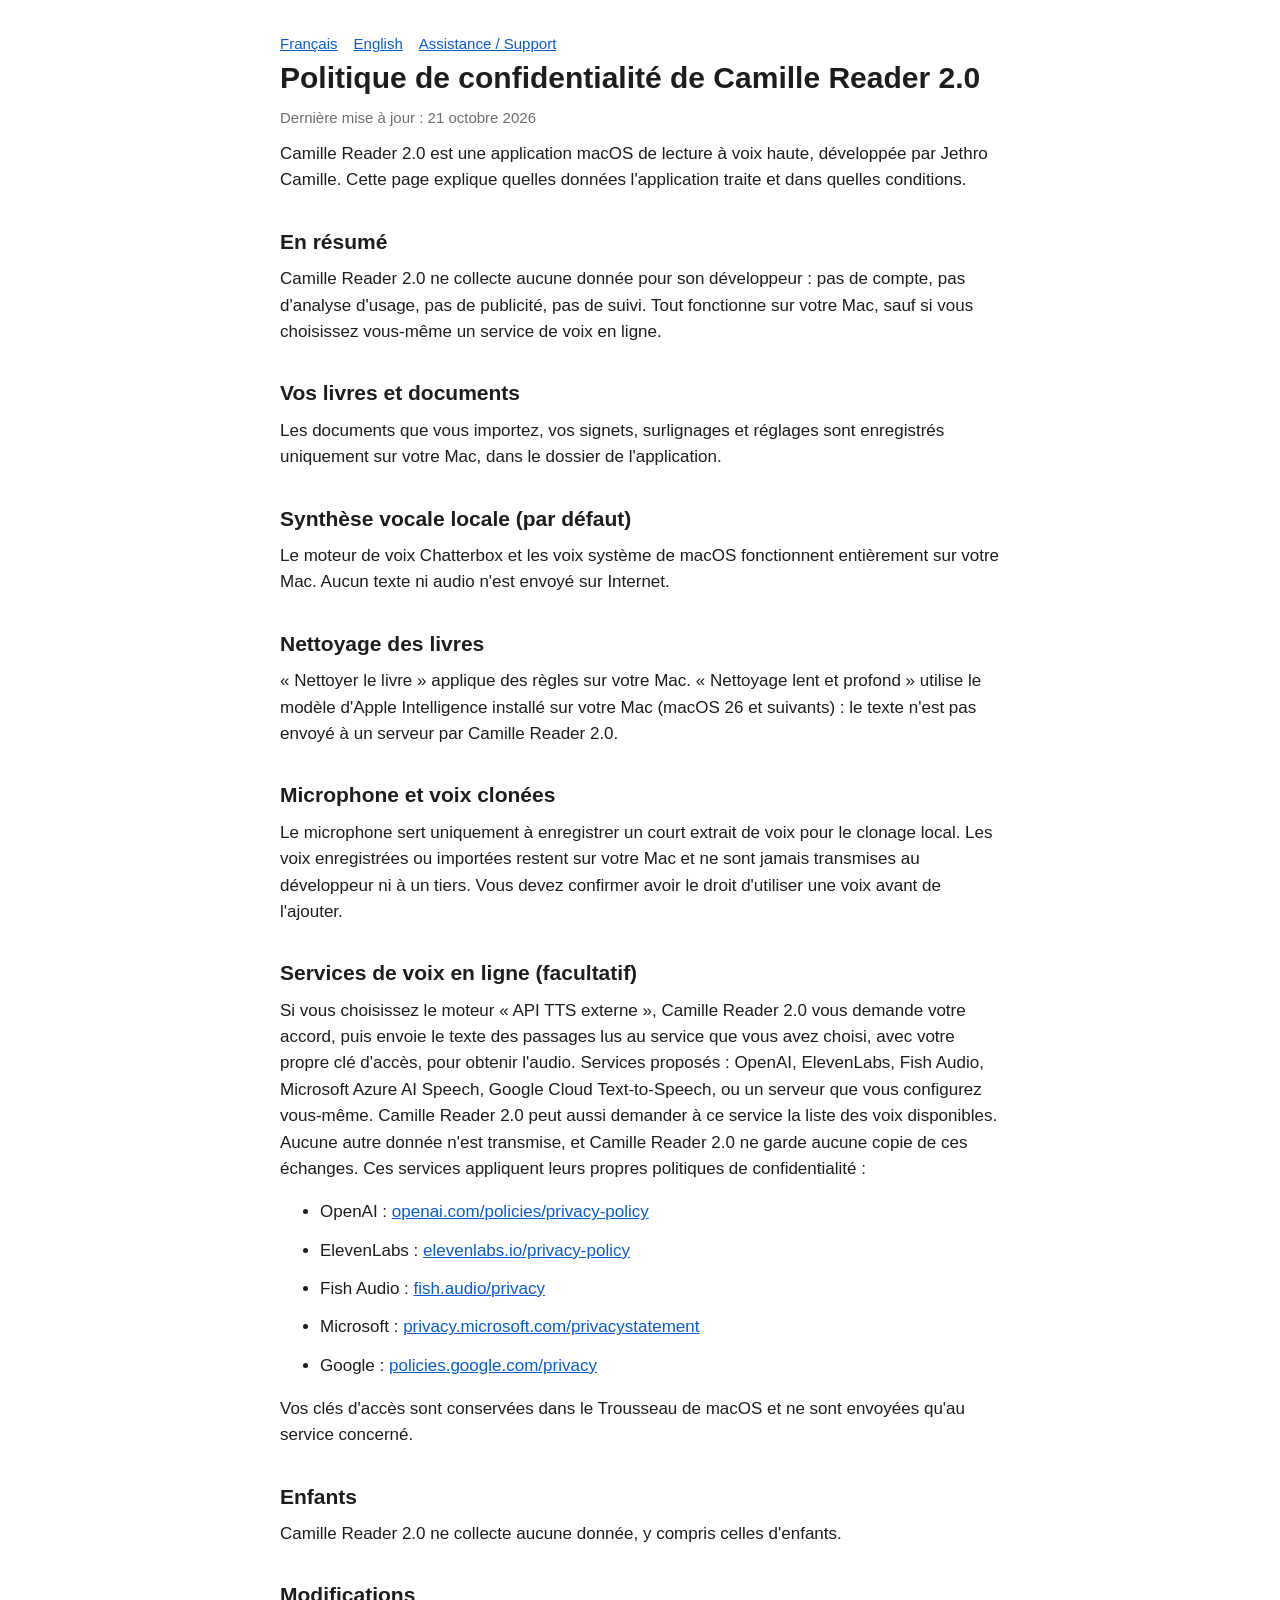
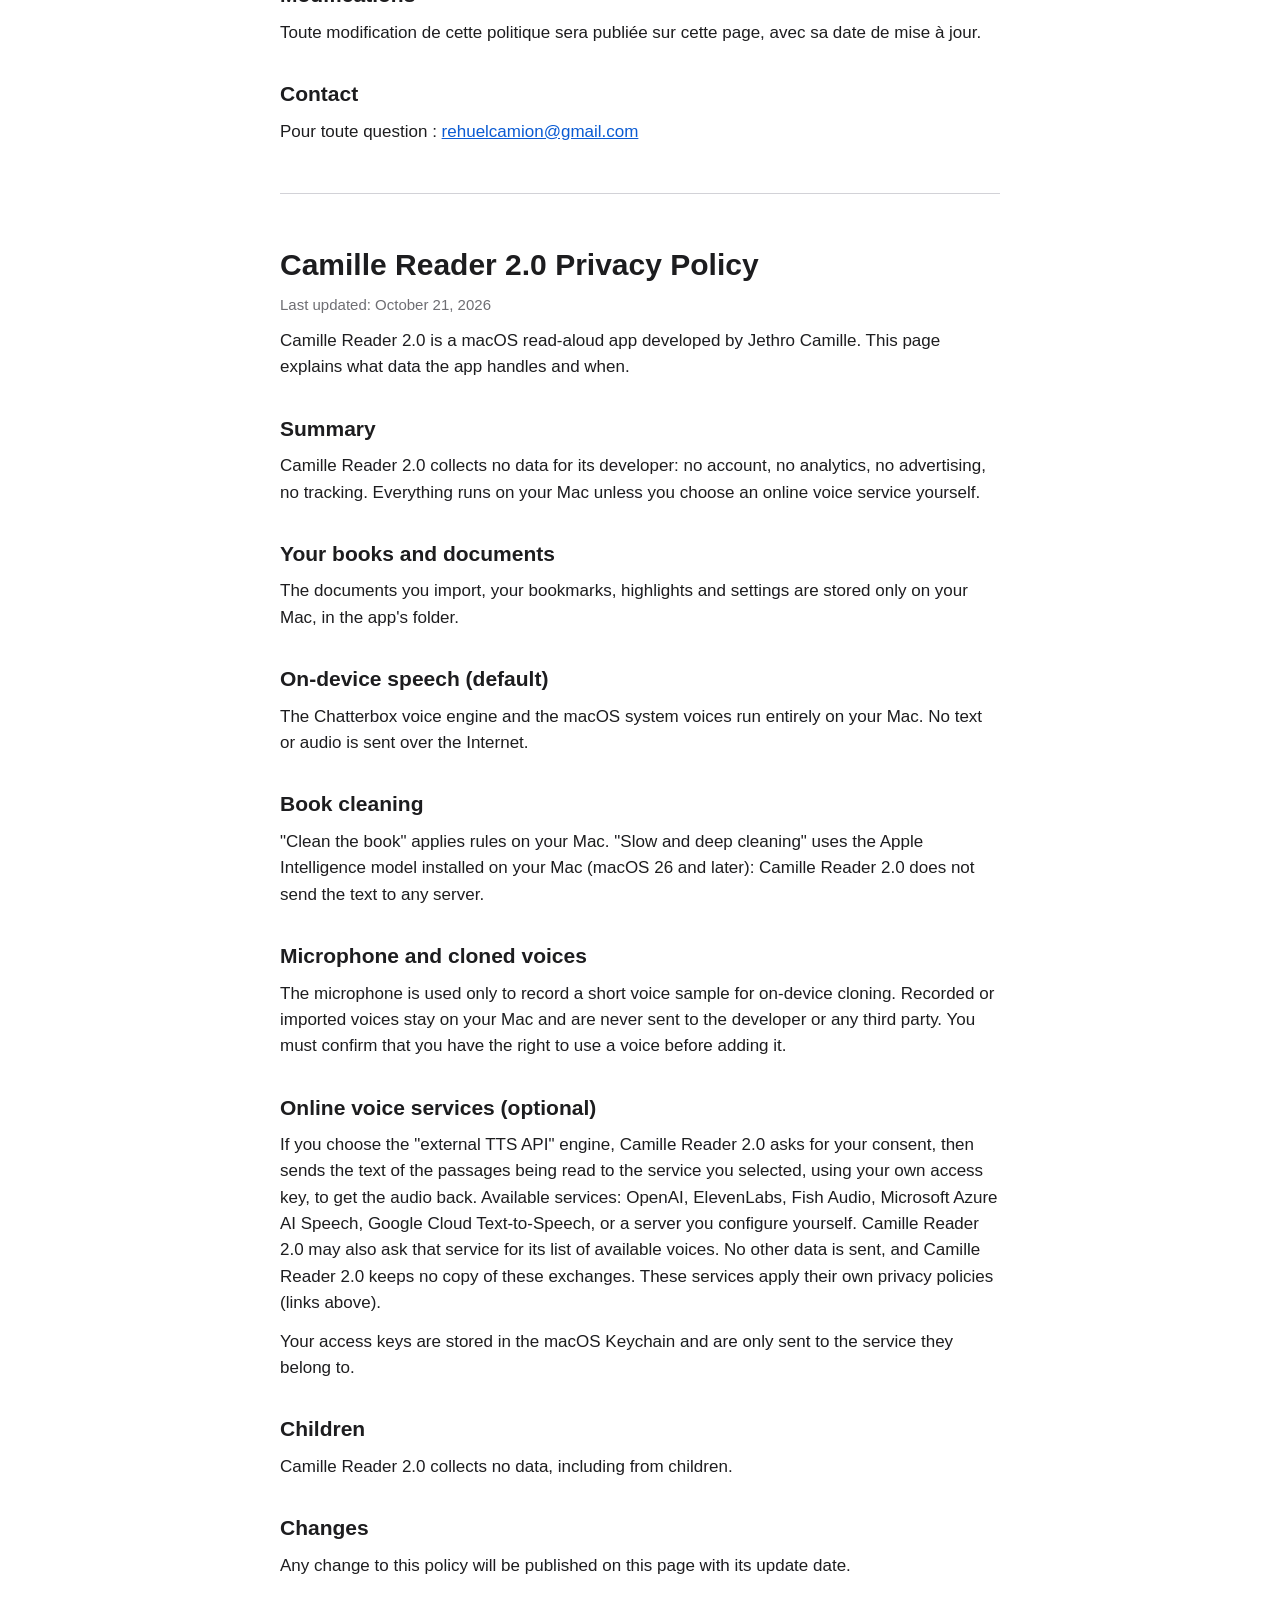
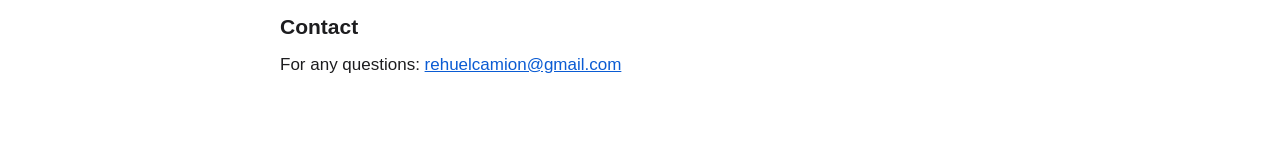
==== cr2-privacy.html @ 3f6a0fe8 "Add privacy policy and support pages for Camille Reader 2.0" ====
<!doctype html>
<html lang="fr">
<head>
<meta charset="utf-8">
<meta name="viewport" content="width=device-width, initial-scale=1">
<title>Camille Reader 2.0 – Politique de confidentialité / Privacy Policy</title>
<style>
  :root { --bg: #ffffff; --fg: #1d1d1f; --muted: #6e6e73; --rule: #d2d2d7; --accent: #0a5bd3; }
  @media (prefers-color-scheme: dark) { :root { --bg: #161618; --fg: #f5f5f7; --muted: #a1a1a6; --rule: #3a3a3c; --accent: #6aa8ff; } }
  body { background: var(--bg); color: var(--fg); font: 17px/1.55 -apple-system, BlinkMacSystemFont, "Segoe UI", Helvetica, Arial, sans-serif; margin: 0; padding: 32px 16px 64px; }
  main { max-width: 720px; margin: 0 auto; }
  h1 { font-size: 30px; margin: 0 0 4px; }
  h2 { font-size: 21px; margin: 32px 0 8px; }
  p, li { margin: 0 0 12px; }
  .muted { color: var(--muted); font-size: 15px; }
  hr { border: 0; border-top: 1px solid var(--rule); margin: 48px 0; }
  a { color: var(--accent); }
  nav a { margin-right: 16px; }
</style>
</head>
<body>
<main>
<nav class="muted"><a href="#fr">Français</a><a href="#en">English</a><a href="cr2-support.html">Assistance / Support</a></nav>

<section id="fr" lang="fr">
<h1>Politique de confidentialité de Camille Reader 2.0</h1>
<p class="muted">Dernière mise à jour : 21 octobre 2026</p>

<p>Camille Reader 2.0 est une application macOS de lecture à voix haute, développée par Jethro Camille. Cette page explique quelles données l'application traite et dans quelles conditions.</p>

<h2>En résumé</h2>
<p>Camille Reader 2.0 ne collecte aucune donnée pour son développeur : pas de compte, pas d'analyse d'usage, pas de publicité, pas de suivi. Tout fonctionne sur votre Mac, sauf si vous choisissez vous-même un service de voix en ligne.</p>

<h2>Vos livres et documents</h2>
<p>Les documents que vous importez, vos signets, surlignages et réglages sont enregistrés uniquement sur votre Mac, dans le dossier de l'application.</p>

<h2>Synthèse vocale locale (par défaut)</h2>
<p>Le moteur de voix Chatterbox et les voix système de macOS fonctionnent entièrement sur votre Mac. Aucun texte ni audio n'est envoyé sur Internet.</p>

<h2>Nettoyage des livres</h2>
<p>« Nettoyer le livre » applique des règles sur votre Mac. « Nettoyage lent et profond » utilise le modèle d'Apple Intelligence installé sur votre Mac (macOS 26 et suivants) : le texte n'est pas envoyé à un serveur par Camille Reader 2.0.</p>

<h2>Microphone et voix clonées</h2>
<p>Le microphone sert uniquement à enregistrer un court extrait de voix pour le clonage local. Les voix enregistrées ou importées restent sur votre Mac et ne sont jamais transmises au développeur ni à un tiers. Vous devez confirmer avoir le droit d'utiliser une voix avant de l'ajouter.</p>

<h2>Services de voix en ligne (facultatif)</h2>
<p>Si vous choisissez le moteur « API TTS externe », Camille Reader 2.0 vous demande votre accord, puis envoie le texte des passages lus au service que vous avez choisi, avec votre propre clé d'accès, pour obtenir l'audio. Services proposés : OpenAI, ElevenLabs, Fish Audio, Microsoft Azure AI Speech, Google Cloud Text-to-Speech, ou un serveur que vous configurez vous-même. Camille Reader 2.0 peut aussi demander à ce service la liste des voix disponibles. Aucune autre donnée n'est transmise, et Camille Reader 2.0 ne garde aucune copie de ces échanges. Ces services appliquent leurs propres politiques de confidentialité :</p>
<ul>
  <li>OpenAI : <a href="https://openai.com/policies/privacy-policy">openai.com/policies/privacy-policy</a></li>
  <li>ElevenLabs : <a href="https://elevenlabs.io/privacy-policy">elevenlabs.io/privacy-policy</a></li>
  <li>Fish Audio : <a href="https://fish.audio/privacy/">fish.audio/privacy</a></li>
  <li>Microsoft : <a href="https://privacy.microsoft.com/privacystatement">privacy.microsoft.com/privacystatement</a></li>
  <li>Google : <a href="https://policies.google.com/privacy">policies.google.com/privacy</a></li>
</ul>
<p>Vos clés d'accès sont conservées dans le Trousseau de macOS et ne sont envoyées qu'au service concerné.</p>

<h2>Enfants</h2>
<p>Camille Reader 2.0 ne collecte aucune donnée, y compris celles d'enfants.</p>

<h2>Modifications</h2>
<p>Toute modification de cette politique sera publiée sur cette page, avec sa date de mise à jour.</p>

<h2>Contact</h2>
<p>Pour toute question : <a href="mailto:rehuelcamion@gmail.com">rehuelcamion@gmail.com</a></p>
</section>

<hr>

<section id="en" lang="en">
<h1>Camille Reader 2.0 Privacy Policy</h1>
<p class="muted">Last updated: October 21, 2026</p>

<p>Camille Reader 2.0 is a macOS read-aloud app developed by Jethro Camille. This page explains what data the app handles and when.</p>

<h2>Summary</h2>
<p>Camille Reader 2.0 collects no data for its developer: no account, no analytics, no advertising, no tracking. Everything runs on your Mac unless you choose an online voice service yourself.</p>

<h2>Your books and documents</h2>
<p>The documents you import, your bookmarks, highlights and settings are stored only on your Mac, in the app's folder.</p>

<h2>On-device speech (default)</h2>
<p>The Chatterbox voice engine and the macOS system voices run entirely on your Mac. No text or audio is sent over the Internet.</p>

<h2>Book cleaning</h2>
<p>"Clean the book" applies rules on your Mac. "Slow and deep cleaning" uses the Apple Intelligence model installed on your Mac (macOS 26 and later): Camille Reader 2.0 does not send the text to any server.</p>

<h2>Microphone and cloned voices</h2>
<p>The microphone is used only to record a short voice sample for on-device cloning. Recorded or imported voices stay on your Mac and are never sent to the developer or any third party. You must confirm that you have the right to use a voice before adding it.</p>

<h2>Online voice services (optional)</h2>
<p>If you choose the "external TTS API" engine, Camille Reader 2.0 asks for your consent, then sends the text of the passages being read to the service you selected, using your own access key, to get the audio back. Available services: OpenAI, ElevenLabs, Fish Audio, Microsoft Azure AI Speech, Google Cloud Text-to-Speech, or a server you configure yourself. Camille Reader 2.0 may also ask that service for its list of available voices. No other data is sent, and Camille Reader 2.0 keeps no copy of these exchanges. These services apply their own privacy policies (links above).</p>
<p>Your access keys are stored in the macOS Keychain and are only sent to the service they belong to.</p>

<h2>Children</h2>
<p>Camille Reader 2.0 collects no data, including from children.</p>

<h2>Changes</h2>
<p>Any change to this policy will be published on this page with its update date.</p>

<h2>Contact</h2>
<p>For any questions: <a href="mailto:rehuelcamion@gmail.com">rehuelcamion@gmail.com</a></p>
</section>
</main>
</body>
</html>
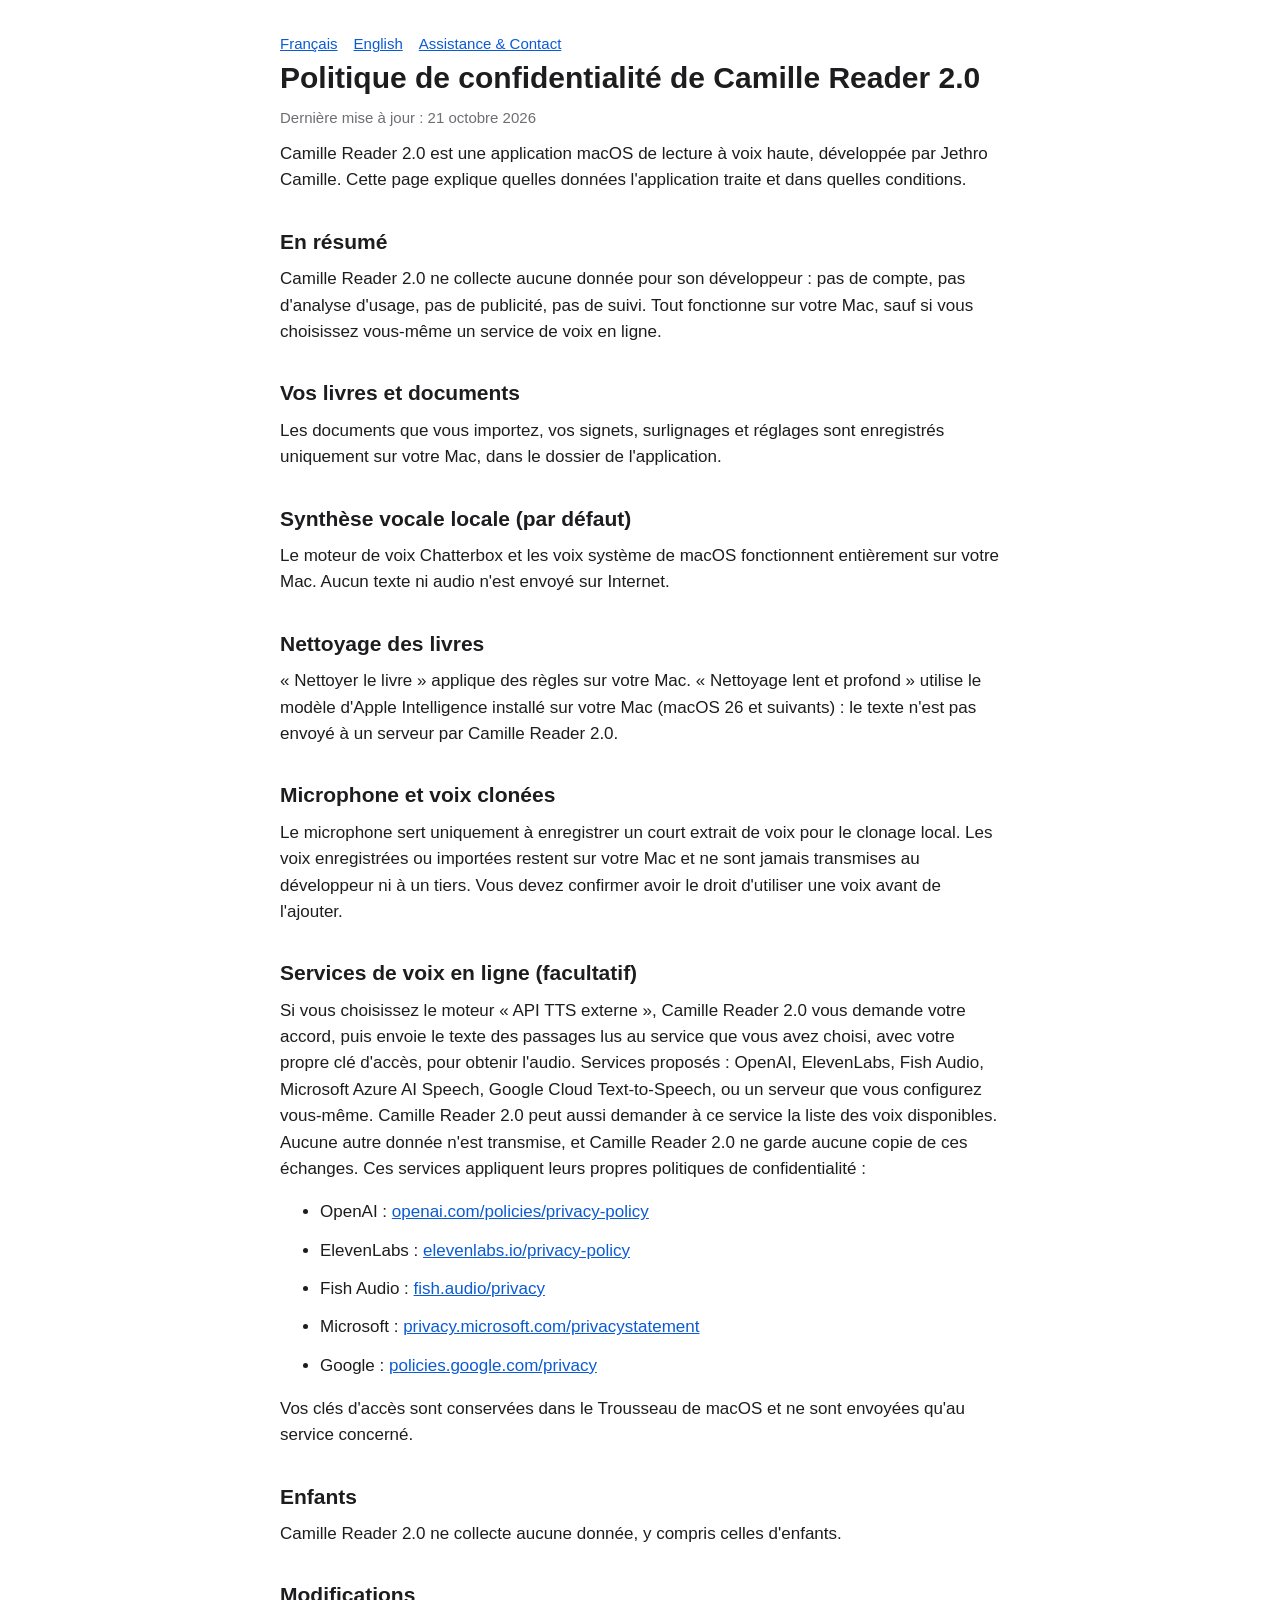
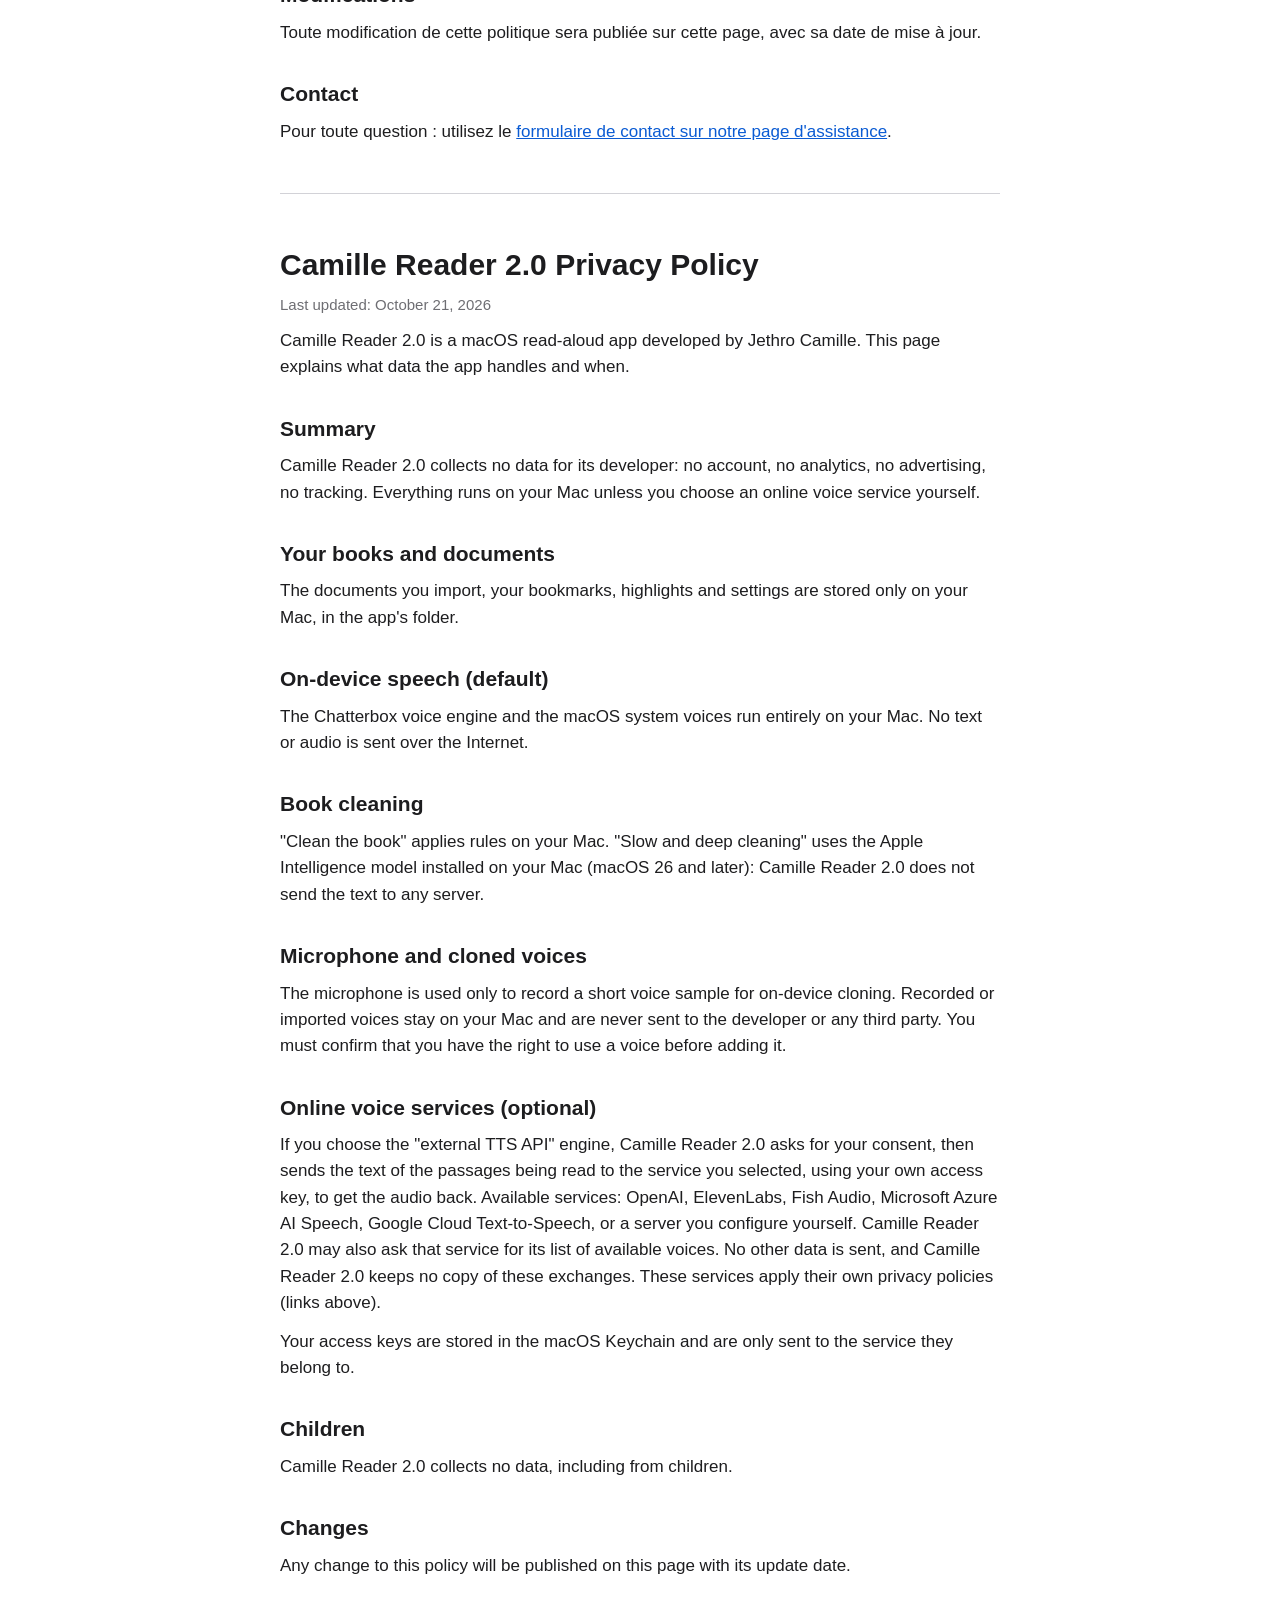
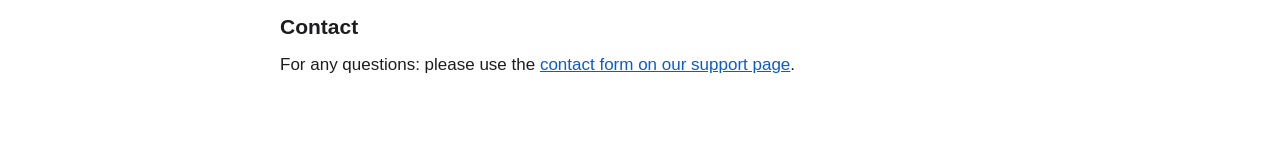
==== commit f6921413: "Replace email with clean native contact form and remove all email occurrences" ====
--- a/cr2-privacy.html
+++ b/cr2-privacy.html
@@ -20,7 +20,7 @@
 </head>
 <body>
 <main>
-<nav class="muted"><a href="#fr">Français</a><a href="#en">English</a><a href="cr2-support.html">Assistance / Support</a></nav>
+<nav class="muted"><a href="#fr">Français</a><a href="#en">English</a><a href="cr2-support.html">Assistance & Contact</a></nav>
 
 <section id="fr" lang="fr">
 <h1>Politique de confidentialité de Camille Reader 2.0</h1>
@@ -61,7 +61,7 @@
 <p>Toute modification de cette politique sera publiée sur cette page, avec sa date de mise à jour.</p>
 
 <h2>Contact</h2>
-<p>Pour toute question : <a href="mailto:rehuelcamion@gmail.com">rehuelcamion@gmail.com</a></p>
+<p>Pour toute question : utilisez le <a href="cr2-support.html">formulaire de contact sur notre page d'assistance</a>.</p>
 </section>
 
 <hr>
@@ -98,7 +98,7 @@
 <p>Any change to this policy will be published on this page with its update date.</p>
 
 <h2>Contact</h2>
-<p>For any questions: <a href="mailto:rehuelcamion@gmail.com">rehuelcamion@gmail.com</a></p>
+<p>For any questions: please use the <a href="cr2-support.html">contact form on our support page</a>.</p>
 </section>
 </main>
 </body>
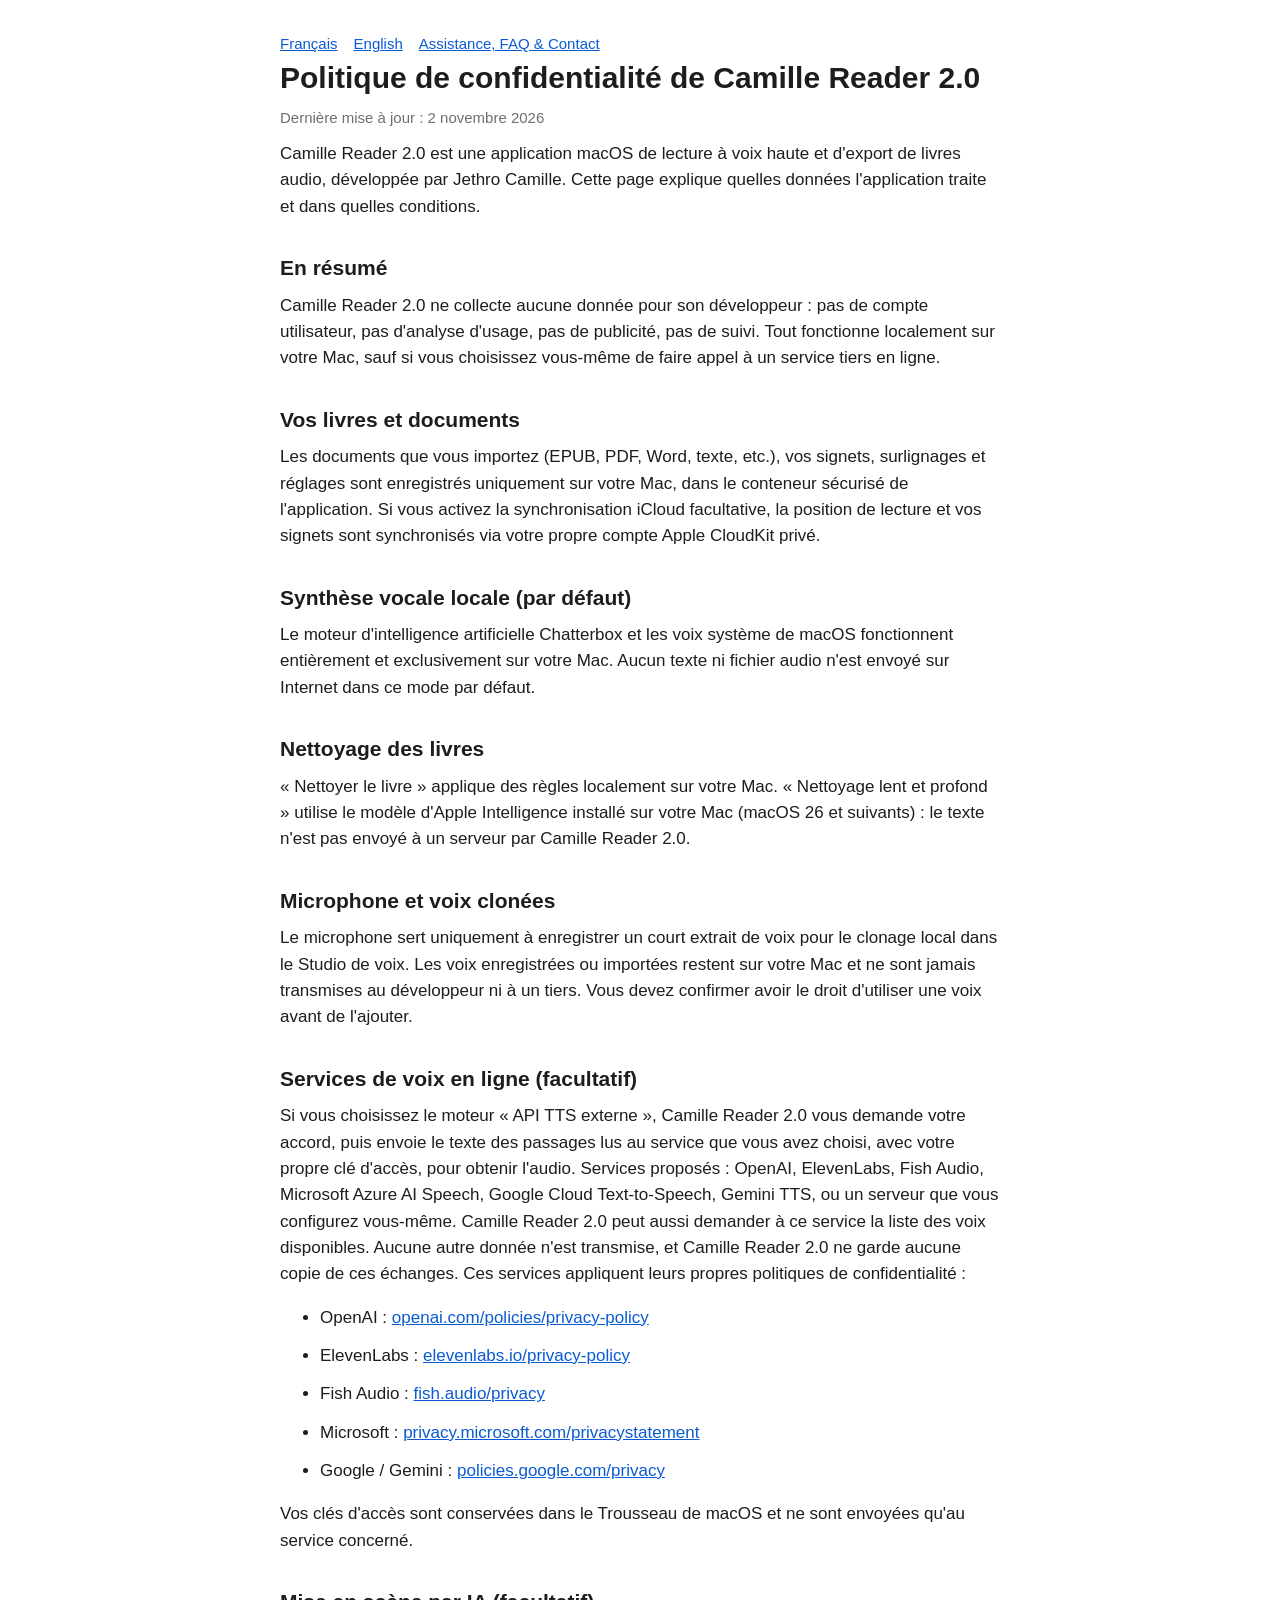
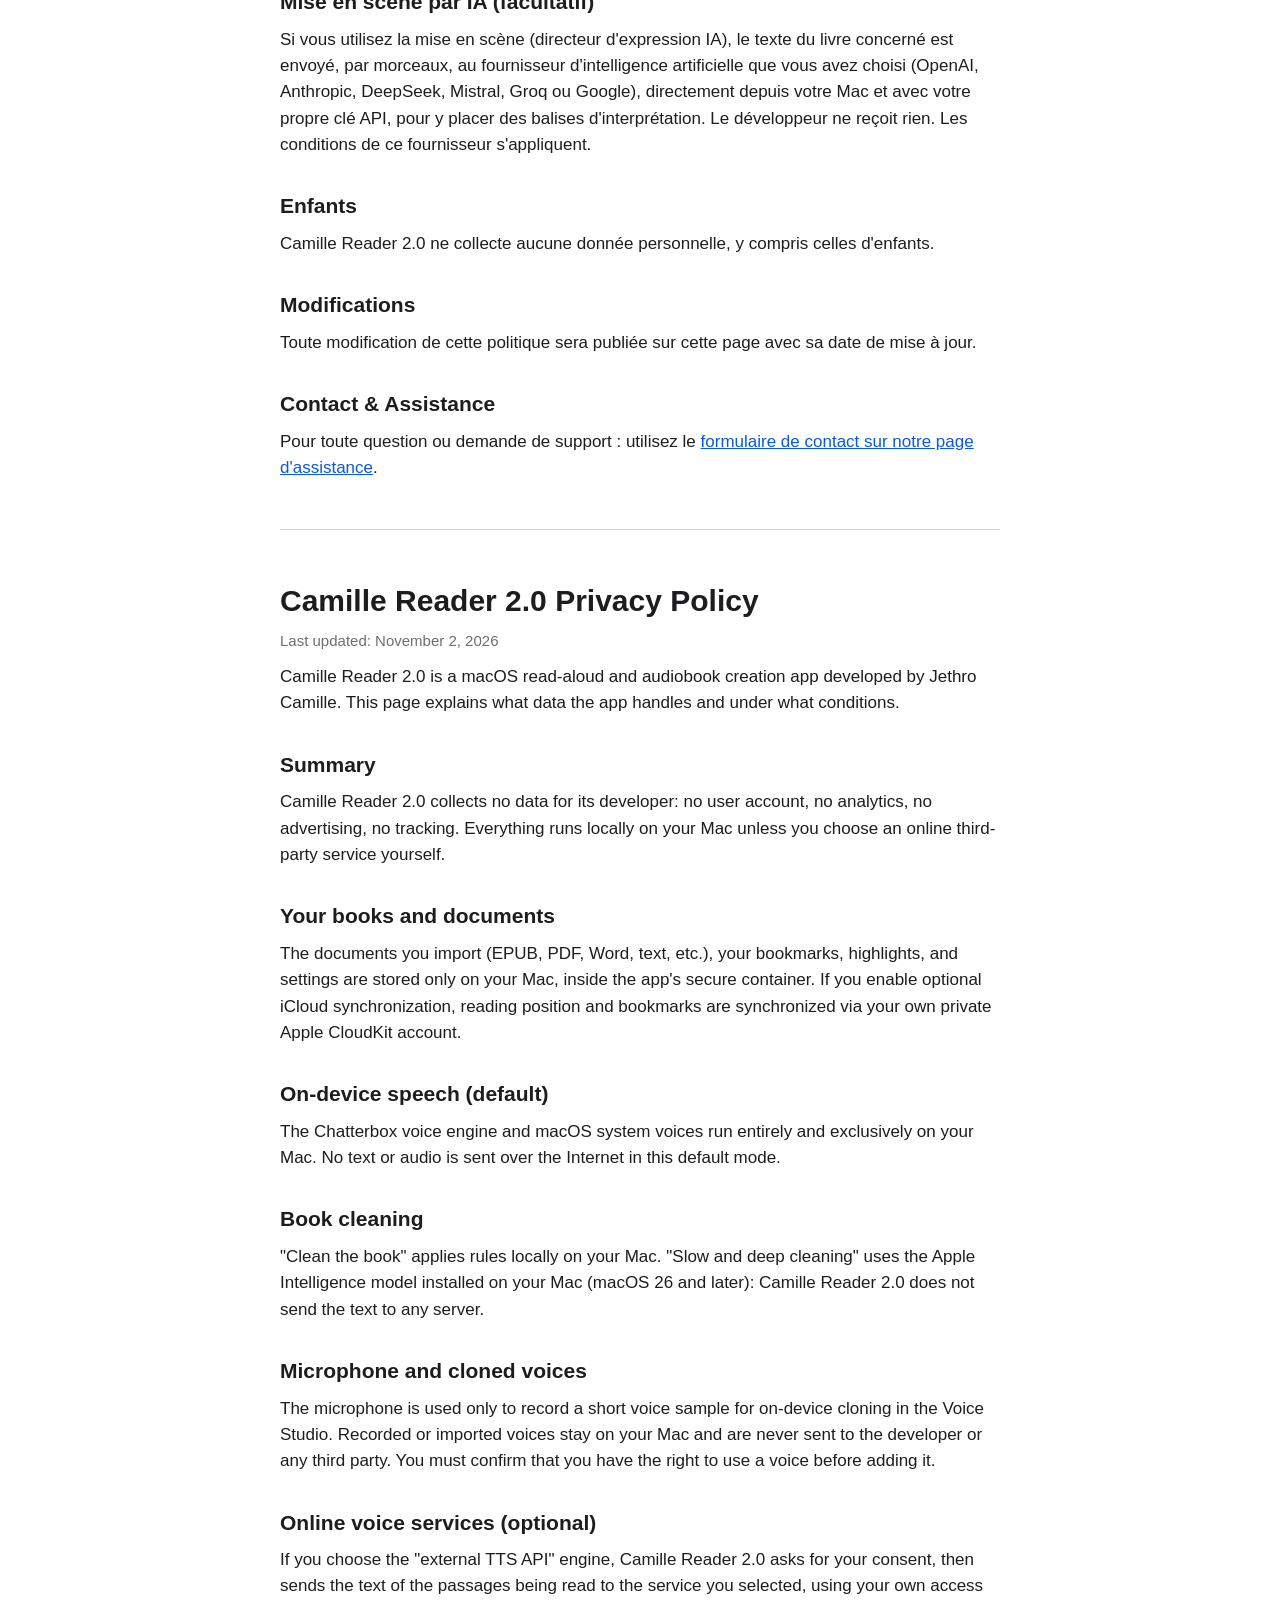
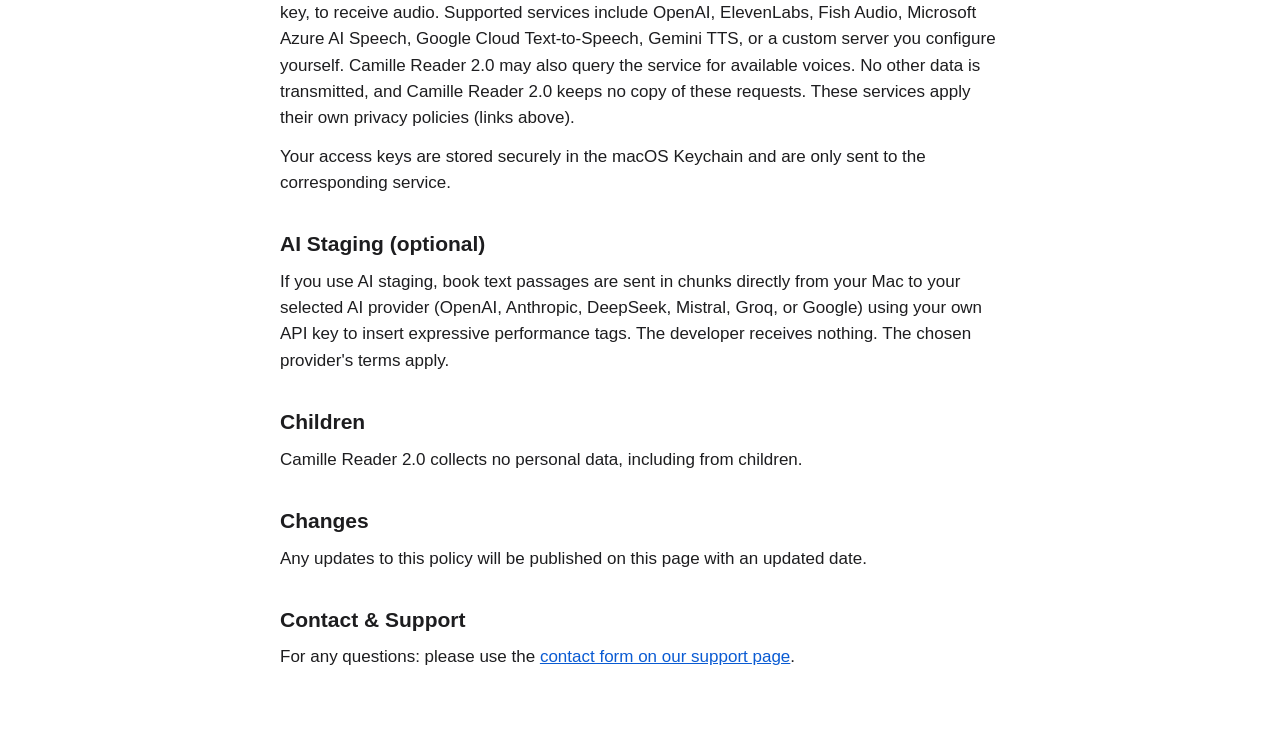
==== commit 3f9a0500: "Update Support page with complete FAQ (M1/M2 M4B export, export duration, generative AI hallucinatio" ====
--- a/cr2-privacy.html
+++ b/cr2-privacy.html
@@ -20,84 +20,90 @@
 </head>
 <body>
 <main>
-<nav class="muted"><a href="#fr">Français</a><a href="#en">English</a><a href="cr2-support.html">Assistance & Contact</a></nav>
+<nav class="muted"><a href="#fr">Français</a><a href="#en">English</a><a href="cr2-support.html">Assistance, FAQ & Contact</a></nav>
 
 <section id="fr" lang="fr">
 <h1>Politique de confidentialité de Camille Reader 2.0</h1>
-<p class="muted">Dernière mise à jour : 21 octobre 2026</p>
+<p class="muted">Dernière mise à jour : 2 novembre 2026</p>
 
-<p>Camille Reader 2.0 est une application macOS de lecture à voix haute, développée par Jethro Camille. Cette page explique quelles données l'application traite et dans quelles conditions.</p>
+<p>Camille Reader 2.0 est une application macOS de lecture à voix haute et d'export de livres audio, développée par Jethro Camille. Cette page explique quelles données l'application traite et dans quelles conditions.</p>
 
 <h2>En résumé</h2>
-<p>Camille Reader 2.0 ne collecte aucune donnée pour son développeur : pas de compte, pas d'analyse d'usage, pas de publicité, pas de suivi. Tout fonctionne sur votre Mac, sauf si vous choisissez vous-même un service de voix en ligne.</p>
+<p>Camille Reader 2.0 ne collecte aucune donnée pour son développeur : pas de compte utilisateur, pas d'analyse d'usage, pas de publicité, pas de suivi. Tout fonctionne localement sur votre Mac, sauf si vous choisissez vous-même de faire appel à un service tiers en ligne.</p>
 
 <h2>Vos livres et documents</h2>
-<p>Les documents que vous importez, vos signets, surlignages et réglages sont enregistrés uniquement sur votre Mac, dans le dossier de l'application.</p>
+<p>Les documents que vous importez (EPUB, PDF, Word, texte, etc.), vos signets, surlignages et réglages sont enregistrés uniquement sur votre Mac, dans le conteneur sécurisé de l'application. Si vous activez la synchronisation iCloud facultative, la position de lecture et vos signets sont synchronisés via votre propre compte Apple CloudKit privé.</p>
 
 <h2>Synthèse vocale locale (par défaut)</h2>
-<p>Le moteur de voix Chatterbox et les voix système de macOS fonctionnent entièrement sur votre Mac. Aucun texte ni audio n'est envoyé sur Internet.</p>
+<p>Le moteur d'intelligence artificielle Chatterbox et les voix système de macOS fonctionnent entièrement et exclusivement sur votre Mac. Aucun texte ni fichier audio n'est envoyé sur Internet dans ce mode par défaut.</p>
 
 <h2>Nettoyage des livres</h2>
-<p>« Nettoyer le livre » applique des règles sur votre Mac. « Nettoyage lent et profond » utilise le modèle d'Apple Intelligence installé sur votre Mac (macOS 26 et suivants) : le texte n'est pas envoyé à un serveur par Camille Reader 2.0.</p>
+<p>« Nettoyer le livre » applique des règles localement sur votre Mac. « Nettoyage lent et profond » utilise le modèle d'Apple Intelligence installé sur votre Mac (macOS 26 et suivants) : le texte n'est pas envoyé à un serveur par Camille Reader 2.0.</p>
 
 <h2>Microphone et voix clonées</h2>
-<p>Le microphone sert uniquement à enregistrer un court extrait de voix pour le clonage local. Les voix enregistrées ou importées restent sur votre Mac et ne sont jamais transmises au développeur ni à un tiers. Vous devez confirmer avoir le droit d'utiliser une voix avant de l'ajouter.</p>
+<p>Le microphone sert uniquement à enregistrer un court extrait de voix pour le clonage local dans le Studio de voix. Les voix enregistrées ou importées restent sur votre Mac et ne sont jamais transmises au développeur ni à un tiers. Vous devez confirmer avoir le droit d'utiliser une voix avant de l'ajouter.</p>
 
 <h2>Services de voix en ligne (facultatif)</h2>
-<p>Si vous choisissez le moteur « API TTS externe », Camille Reader 2.0 vous demande votre accord, puis envoie le texte des passages lus au service que vous avez choisi, avec votre propre clé d'accès, pour obtenir l'audio. Services proposés : OpenAI, ElevenLabs, Fish Audio, Microsoft Azure AI Speech, Google Cloud Text-to-Speech, ou un serveur que vous configurez vous-même. Camille Reader 2.0 peut aussi demander à ce service la liste des voix disponibles. Aucune autre donnée n'est transmise, et Camille Reader 2.0 ne garde aucune copie de ces échanges. Ces services appliquent leurs propres politiques de confidentialité :</p>
+<p>Si vous choisissez le moteur « API TTS externe », Camille Reader 2.0 vous demande votre accord, puis envoie le texte des passages lus au service que vous avez choisi, avec votre propre clé d'accès, pour obtenir l'audio. Services proposés : OpenAI, ElevenLabs, Fish Audio, Microsoft Azure AI Speech, Google Cloud Text-to-Speech, Gemini TTS, ou un serveur que vous configurez vous-même. Camille Reader 2.0 peut aussi demander à ce service la liste des voix disponibles. Aucune autre donnée n'est transmise, et Camille Reader 2.0 ne garde aucune copie de ces échanges. Ces services appliquent leurs propres politiques de confidentialité :</p>
 <ul>
   <li>OpenAI : <a href="https://openai.com/policies/privacy-policy">openai.com/policies/privacy-policy</a></li>
   <li>ElevenLabs : <a href="https://elevenlabs.io/privacy-policy">elevenlabs.io/privacy-policy</a></li>
   <li>Fish Audio : <a href="https://fish.audio/privacy/">fish.audio/privacy</a></li>
   <li>Microsoft : <a href="https://privacy.microsoft.com/privacystatement">privacy.microsoft.com/privacystatement</a></li>
-  <li>Google : <a href="https://policies.google.com/privacy">policies.google.com/privacy</a></li>
+  <li>Google / Gemini : <a href="https://policies.google.com/privacy">policies.google.com/privacy</a></li>
 </ul>
 <p>Vos clés d'accès sont conservées dans le Trousseau de macOS et ne sont envoyées qu'au service concerné.</p>
 
+<h2>Mise en scène par IA (facultatif)</h2>
+<p>Si vous utilisez la mise en scène (directeur d'expression IA), le texte du livre concerné est envoyé, par morceaux, au fournisseur d'intelligence artificielle que vous avez choisi (OpenAI, Anthropic, DeepSeek, Mistral, Groq ou Google), directement depuis votre Mac et avec votre propre clé API, pour y placer des balises d'interprétation. Le développeur ne reçoit rien. Les conditions de ce fournisseur s'appliquent.</p>
+
 <h2>Enfants</h2>
-<p>Camille Reader 2.0 ne collecte aucune donnée, y compris celles d'enfants.</p>
+<p>Camille Reader 2.0 ne collecte aucune donnée personnelle, y compris celles d'enfants.</p>
 
 <h2>Modifications</h2>
-<p>Toute modification de cette politique sera publiée sur cette page, avec sa date de mise à jour.</p>
+<p>Toute modification de cette politique sera publiée sur cette page avec sa date de mise à jour.</p>
 
-<h2>Contact</h2>
-<p>Pour toute question : utilisez le <a href="cr2-support.html">formulaire de contact sur notre page d'assistance</a>.</p>
+<h2>Contact & Assistance</h2>
+<p>Pour toute question ou demande de support : utilisez le <a href="cr2-support.html">formulaire de contact sur notre page d'assistance</a>.</p>
 </section>
 
 <hr>
 
 <section id="en" lang="en">
 <h1>Camille Reader 2.0 Privacy Policy</h1>
-<p class="muted">Last updated: October 21, 2026</p>
+<p class="muted">Last updated: November 2, 2026</p>
 
-<p>Camille Reader 2.0 is a macOS read-aloud app developed by Jethro Camille. This page explains what data the app handles and when.</p>
+<p>Camille Reader 2.0 is a macOS read-aloud and audiobook creation app developed by Jethro Camille. This page explains what data the app handles and under what conditions.</p>
 
 <h2>Summary</h2>
-<p>Camille Reader 2.0 collects no data for its developer: no account, no analytics, no advertising, no tracking. Everything runs on your Mac unless you choose an online voice service yourself.</p>
+<p>Camille Reader 2.0 collects no data for its developer: no user account, no analytics, no advertising, no tracking. Everything runs locally on your Mac unless you choose an online third-party service yourself.</p>
 
 <h2>Your books and documents</h2>
-<p>The documents you import, your bookmarks, highlights and settings are stored only on your Mac, in the app's folder.</p>
+<p>The documents you import (EPUB, PDF, Word, text, etc.), your bookmarks, highlights, and settings are stored only on your Mac, inside the app's secure container. If you enable optional iCloud synchronization, reading position and bookmarks are synchronized via your own private Apple CloudKit account.</p>
 
 <h2>On-device speech (default)</h2>
-<p>The Chatterbox voice engine and the macOS system voices run entirely on your Mac. No text or audio is sent over the Internet.</p>
+<p>The Chatterbox voice engine and macOS system voices run entirely and exclusively on your Mac. No text or audio is sent over the Internet in this default mode.</p>
 
 <h2>Book cleaning</h2>
-<p>"Clean the book" applies rules on your Mac. "Slow and deep cleaning" uses the Apple Intelligence model installed on your Mac (macOS 26 and later): Camille Reader 2.0 does not send the text to any server.</p>
+<p>"Clean the book" applies rules locally on your Mac. "Slow and deep cleaning" uses the Apple Intelligence model installed on your Mac (macOS 26 and later): Camille Reader 2.0 does not send the text to any server.</p>
 
 <h2>Microphone and cloned voices</h2>
-<p>The microphone is used only to record a short voice sample for on-device cloning. Recorded or imported voices stay on your Mac and are never sent to the developer or any third party. You must confirm that you have the right to use a voice before adding it.</p>
+<p>The microphone is used only to record a short voice sample for on-device cloning in the Voice Studio. Recorded or imported voices stay on your Mac and are never sent to the developer or any third party. You must confirm that you have the right to use a voice before adding it.</p>
 
 <h2>Online voice services (optional)</h2>
-<p>If you choose the "external TTS API" engine, Camille Reader 2.0 asks for your consent, then sends the text of the passages being read to the service you selected, using your own access key, to get the audio back. Available services: OpenAI, ElevenLabs, Fish Audio, Microsoft Azure AI Speech, Google Cloud Text-to-Speech, or a server you configure yourself. Camille Reader 2.0 may also ask that service for its list of available voices. No other data is sent, and Camille Reader 2.0 keeps no copy of these exchanges. These services apply their own privacy policies (links above).</p>
-<p>Your access keys are stored in the macOS Keychain and are only sent to the service they belong to.</p>
+<p>If you choose the "external TTS API" engine, Camille Reader 2.0 asks for your consent, then sends the text of the passages being read to the service you selected, using your own access key, to receive audio. Supported services include OpenAI, ElevenLabs, Fish Audio, Microsoft Azure AI Speech, Google Cloud Text-to-Speech, Gemini TTS, or a custom server you configure yourself. Camille Reader 2.0 may also query the service for available voices. No other data is transmitted, and Camille Reader 2.0 keeps no copy of these requests. These services apply their own privacy policies (links above).</p>
+<p>Your access keys are stored securely in the macOS Keychain and are only sent to the corresponding service.</p>
+
+<h2>AI Staging (optional)</h2>
+<p>If you use AI staging, book text passages are sent in chunks directly from your Mac to your selected AI provider (OpenAI, Anthropic, DeepSeek, Mistral, Groq, or Google) using your own API key to insert expressive performance tags. The developer receives nothing. The chosen provider's terms apply.</p>
 
 <h2>Children</h2>
-<p>Camille Reader 2.0 collects no data, including from children.</p>
+<p>Camille Reader 2.0 collects no personal data, including from children.</p>
 
 <h2>Changes</h2>
-<p>Any change to this policy will be published on this page with its update date.</p>
+<p>Any updates to this policy will be published on this page with an updated date.</p>
 
-<h2>Contact</h2>
+<h2>Contact & Support</h2>
 <p>For any questions: please use the <a href="cr2-support.html">contact form on our support page</a>.</p>
 </section>
 </main>
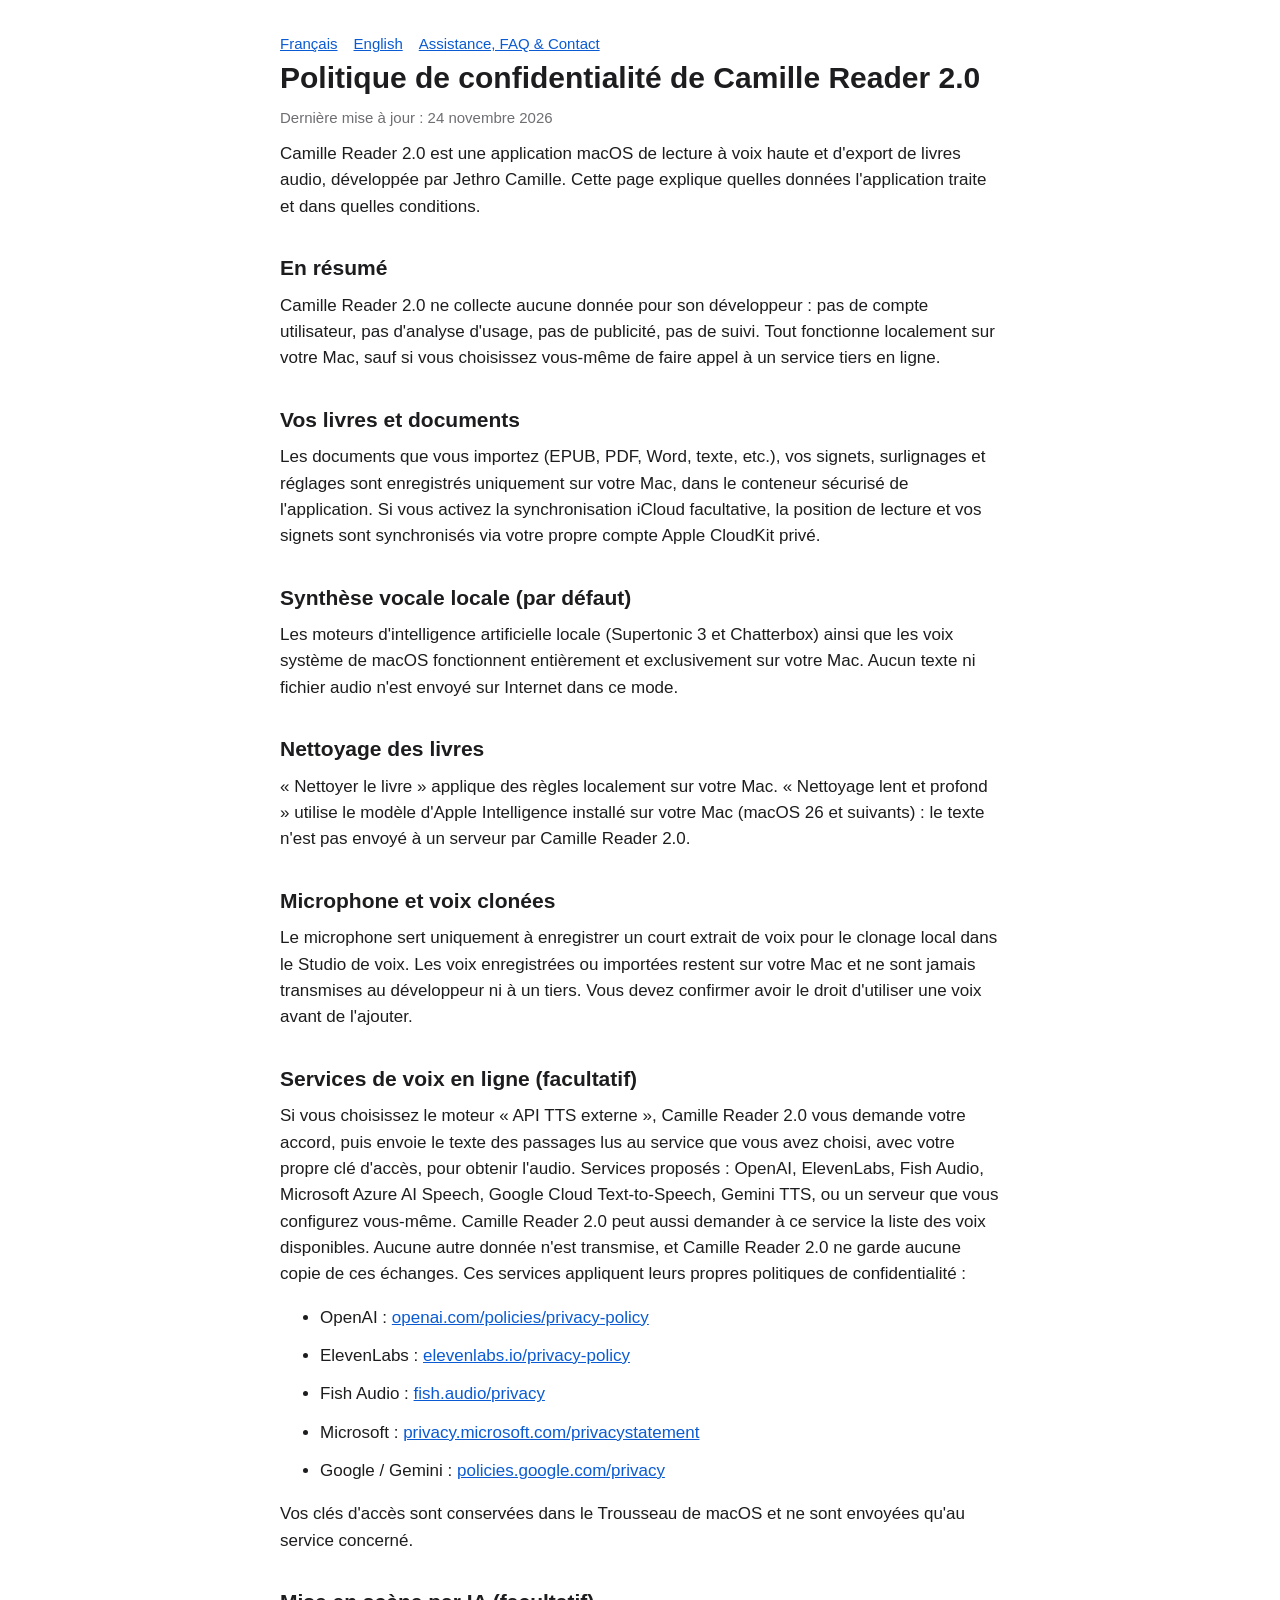
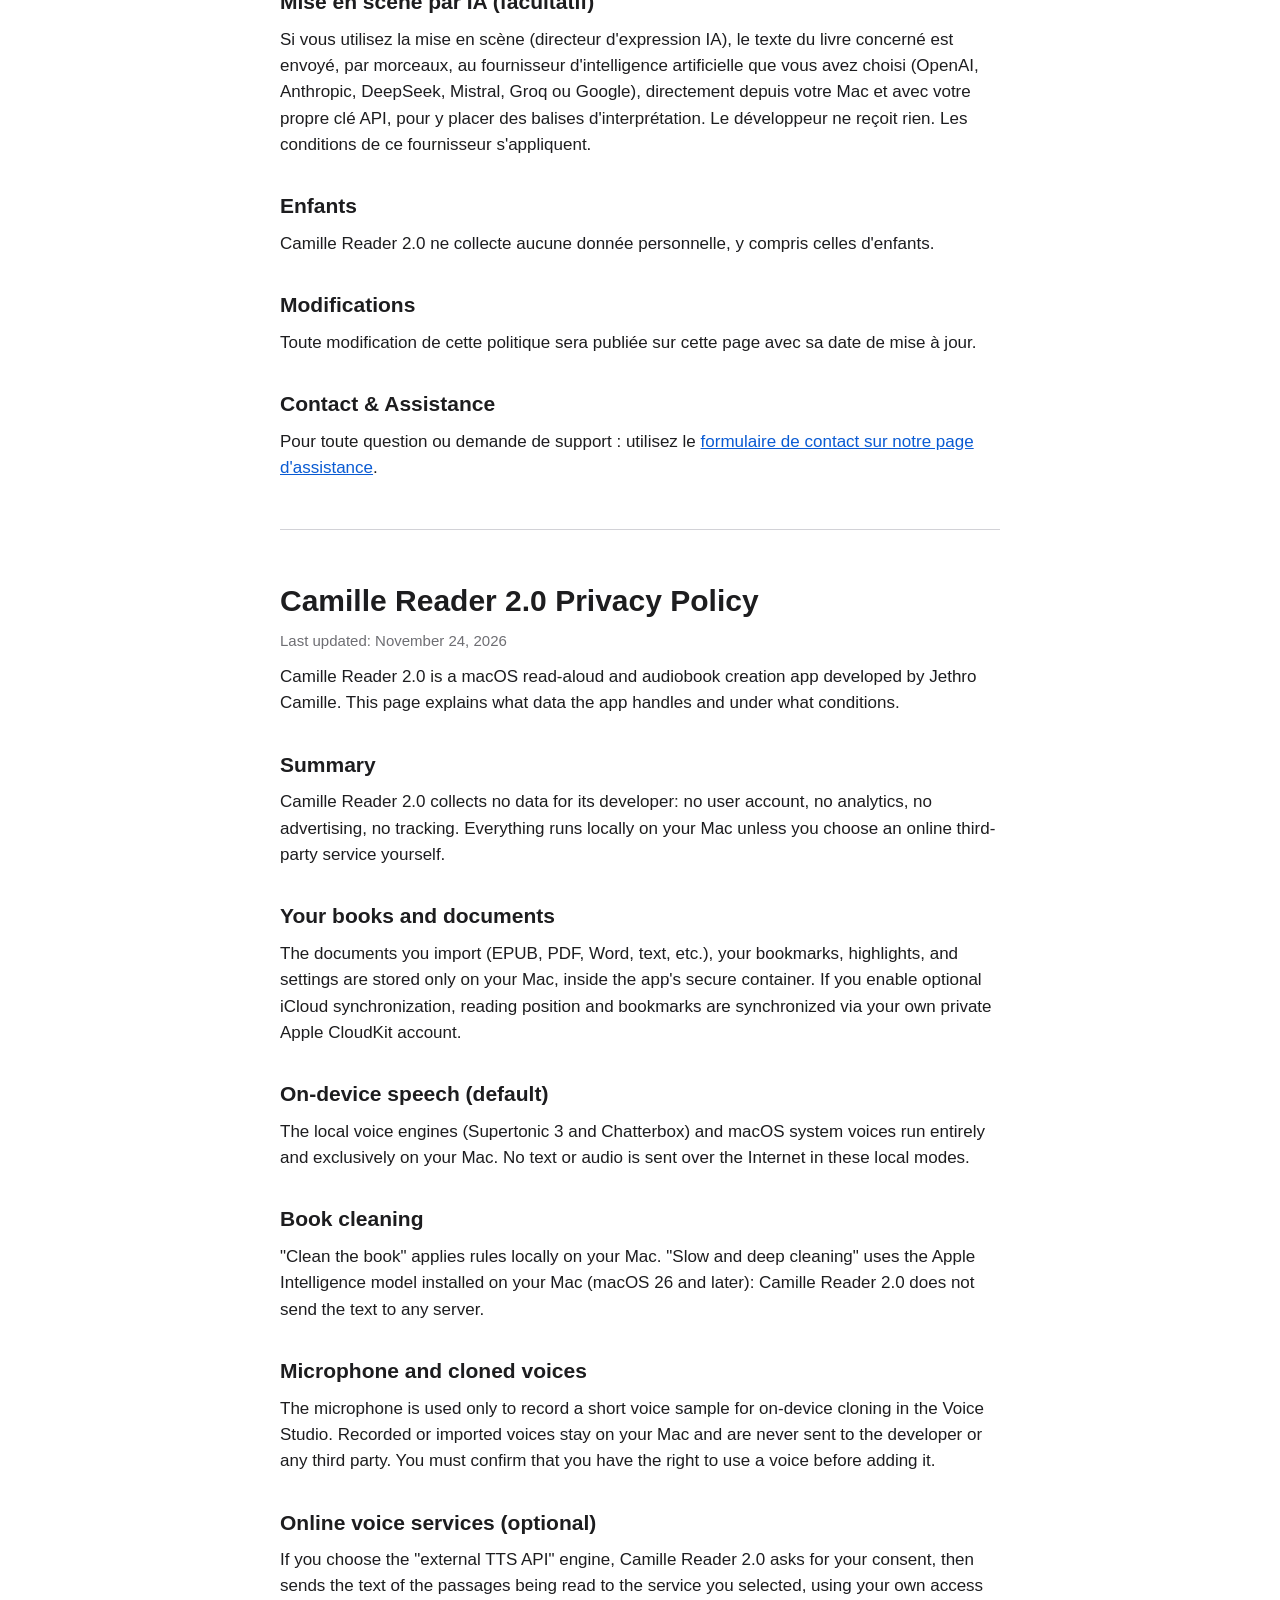
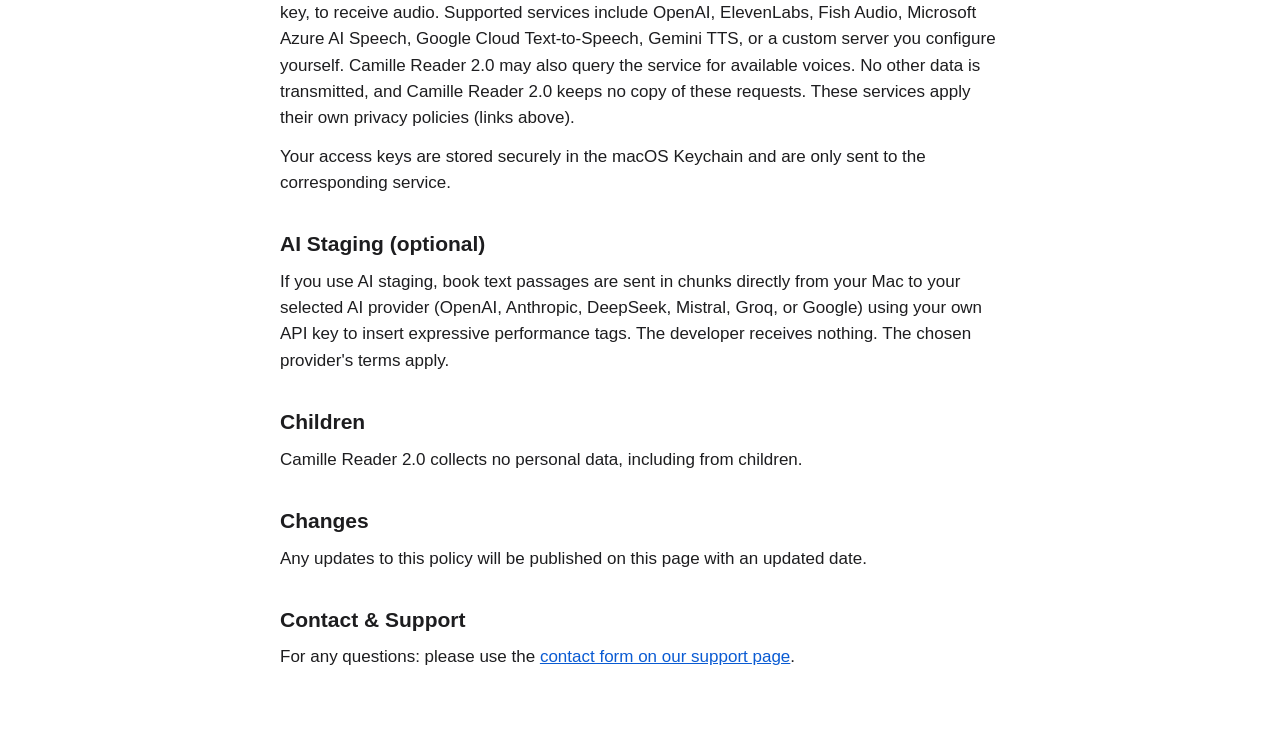
==== commit 70a69c87: "Update CR2 Mac support and privacy pages for Supertonic 3 and Lexique 3 (CC BY-SA 4.0)" ====
--- a/cr2-privacy.html
+++ b/cr2-privacy.html
@@ -24,7 +24,7 @@
 
 <section id="fr" lang="fr">
 <h1>Politique de confidentialité de Camille Reader 2.0</h1>
-<p class="muted">Dernière mise à jour : 2 novembre 2026</p>
+<p class="muted">Dernière mise à jour : 24 novembre 2026</p>
 
 <p>Camille Reader 2.0 est une application macOS de lecture à voix haute et d'export de livres audio, développée par Jethro Camille. Cette page explique quelles données l'application traite et dans quelles conditions.</p>
 
@@ -35,7 +35,7 @@
 <p>Les documents que vous importez (EPUB, PDF, Word, texte, etc.), vos signets, surlignages et réglages sont enregistrés uniquement sur votre Mac, dans le conteneur sécurisé de l'application. Si vous activez la synchronisation iCloud facultative, la position de lecture et vos signets sont synchronisés via votre propre compte Apple CloudKit privé.</p>
 
 <h2>Synthèse vocale locale (par défaut)</h2>
-<p>Le moteur d'intelligence artificielle Chatterbox et les voix système de macOS fonctionnent entièrement et exclusivement sur votre Mac. Aucun texte ni fichier audio n'est envoyé sur Internet dans ce mode par défaut.</p>
+<p>Les moteurs d'intelligence artificielle locale (Supertonic 3 et Chatterbox) ainsi que les voix système de macOS fonctionnent entièrement et exclusivement sur votre Mac. Aucun texte ni fichier audio n'est envoyé sur Internet dans ce mode.</p>
 
 <h2>Nettoyage des livres</h2>
 <p>« Nettoyer le livre » applique des règles localement sur votre Mac. « Nettoyage lent et profond » utilise le modèle d'Apple Intelligence installé sur votre Mac (macOS 26 et suivants) : le texte n'est pas envoyé à un serveur par Camille Reader 2.0.</p>
@@ -71,7 +71,7 @@
 
 <section id="en" lang="en">
 <h1>Camille Reader 2.0 Privacy Policy</h1>
-<p class="muted">Last updated: November 2, 2026</p>
+<p class="muted">Last updated: November 24, 2026</p>
 
 <p>Camille Reader 2.0 is a macOS read-aloud and audiobook creation app developed by Jethro Camille. This page explains what data the app handles and under what conditions.</p>
 
@@ -82,7 +82,7 @@
 <p>The documents you import (EPUB, PDF, Word, text, etc.), your bookmarks, highlights, and settings are stored only on your Mac, inside the app's secure container. If you enable optional iCloud synchronization, reading position and bookmarks are synchronized via your own private Apple CloudKit account.</p>
 
 <h2>On-device speech (default)</h2>
-<p>The Chatterbox voice engine and macOS system voices run entirely and exclusively on your Mac. No text or audio is sent over the Internet in this default mode.</p>
+<p>The local voice engines (Supertonic 3 and Chatterbox) and macOS system voices run entirely and exclusively on your Mac. No text or audio is sent over the Internet in these local modes.</p>
 
 <h2>Book cleaning</h2>
 <p>"Clean the book" applies rules locally on your Mac. "Slow and deep cleaning" uses the Apple Intelligence model installed on your Mac (macOS 26 and later): Camille Reader 2.0 does not send the text to any server.</p>
